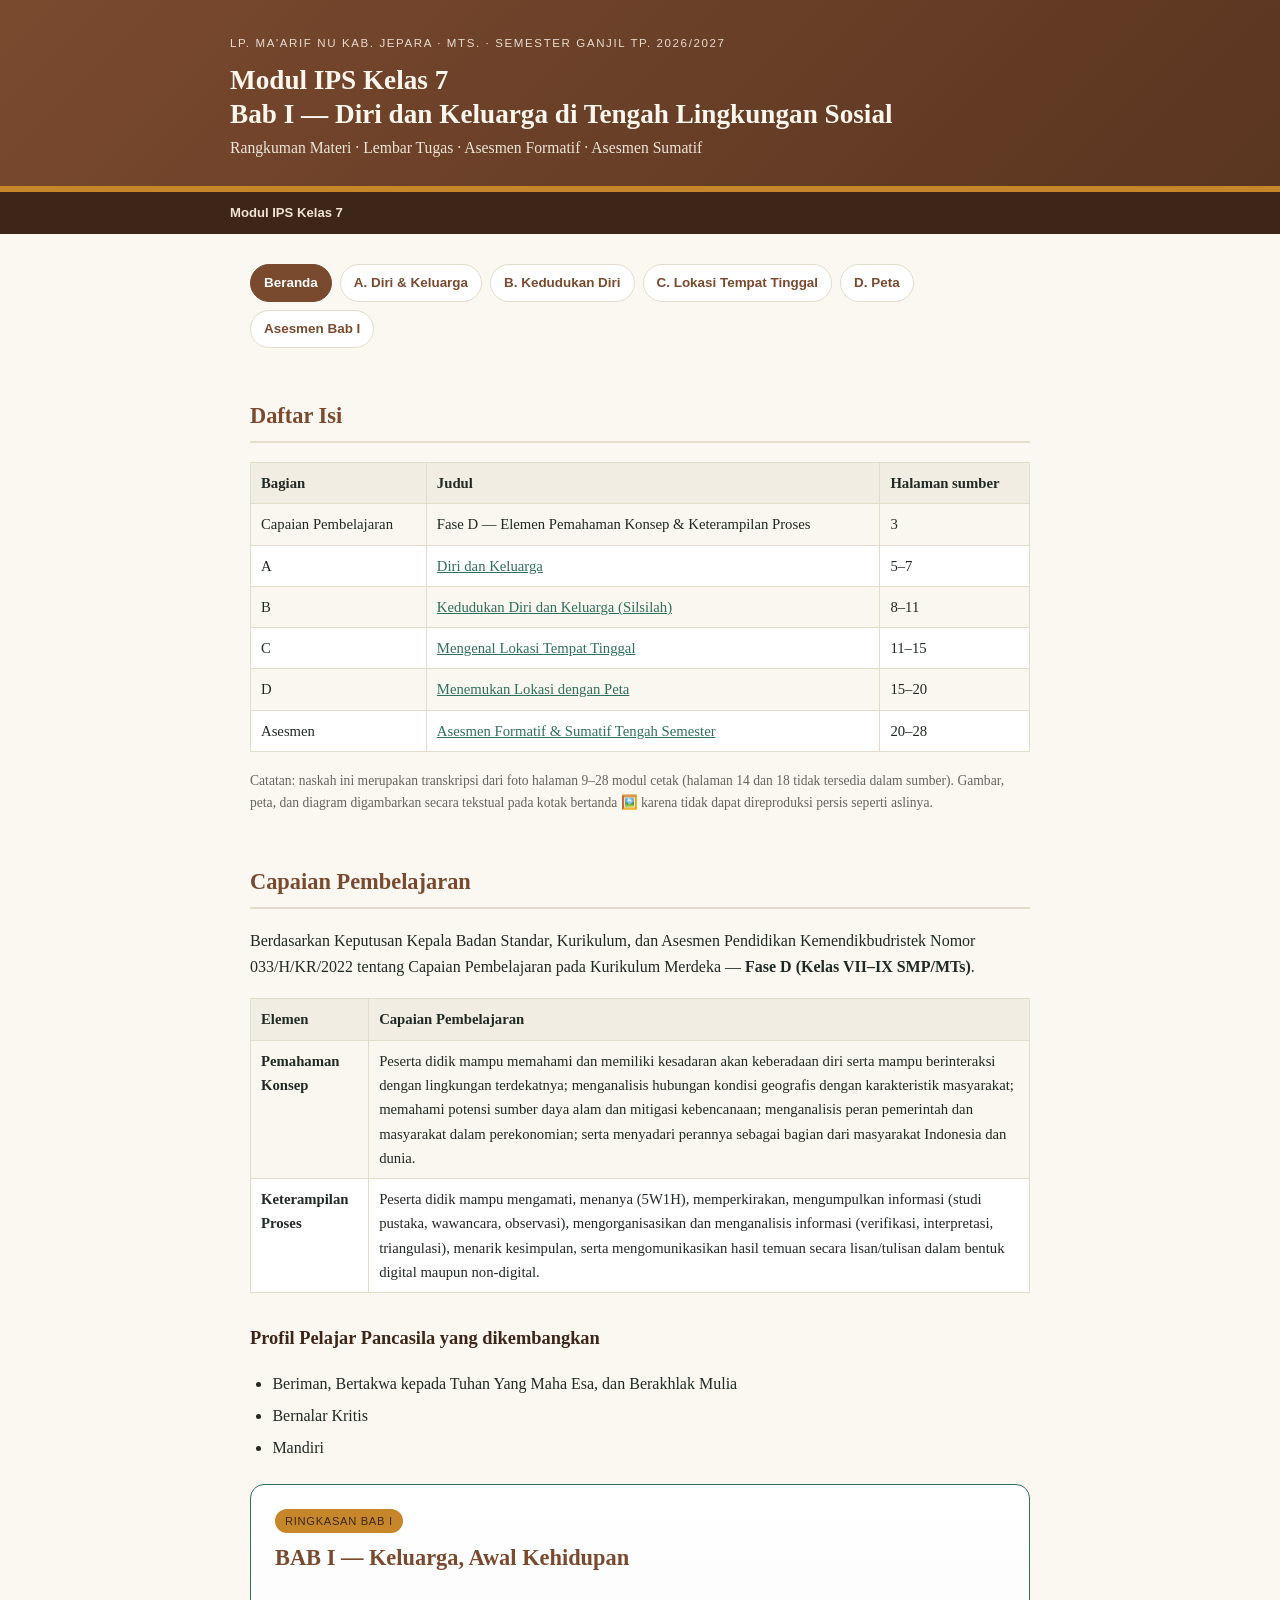
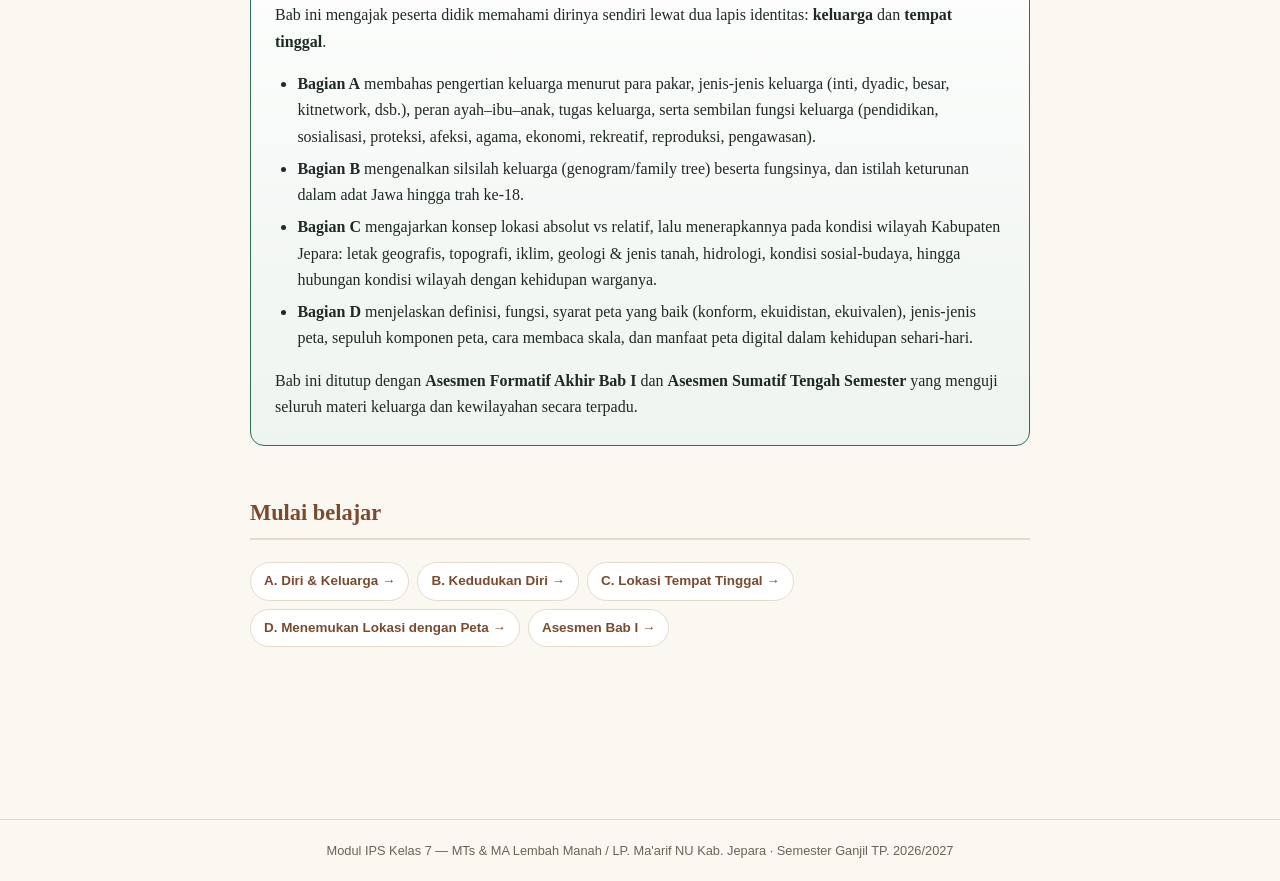
==== index.html @ 2c3bc31f "Add files via upload" ====
<!DOCTYPE html>
<html lang="id">
<head>
<meta charset="UTF-8">
<meta name="viewport" content="width=device-width, initial-scale=1.0">
<title>Modul IPS Kelas 7 — LP. Ma'arif NU Kab. Jepara</title>
<link rel="stylesheet" href="style.css">
</head>
<body>

<header class="site">
  <div class="wrap">
    <div class="eyebrow">LP. Ma'arif NU Kab. Jepara · MTs. · Semester Ganjil TP. 2026/2027</div>
    <h1>Modul IPS Kelas 7<br>Bab I — Diri dan Keluarga di Tengah Lingkungan Sosial</h1>
    <p class="sub">Rangkuman Materi · Lembar Tugas · Asesmen Formatif · Asesmen Sumatif</p>
  </div>
</header>

<nav class="crumbs"><div class="wrap"><strong>Modul IPS Kelas 7</strong></div></nav>

<div class="wrap">
<main>

  <div class="section-nav">
    <a href="index.html" class="current">Beranda</a>
    <a href="bagian-a.html">A. Diri &amp; Keluarga</a>
    <a href="bagian-b.html">B. Kedudukan Diri</a>
    <a href="bagian-c.html">C. Lokasi Tempat Tinggal</a>
    <a href="bagian-d.html">D. Peta</a>
    <a href="asesmen-bab1.html">Asesmen Bab I</a>
  </div>

  <h2>Daftar Isi</h2>
  <table>
    <tr><th>Bagian</th><th>Judul</th><th>Halaman sumber</th></tr>
    <tr><td>Capaian Pembelajaran</td><td>Fase D — Elemen Pemahaman Konsep &amp; Keterampilan Proses</td><td>3</td></tr>
    <tr><td>A</td><td><a href="bagian-a.html">Diri dan Keluarga</a></td><td>5–7</td></tr>
    <tr><td>B</td><td><a href="bagian-b.html">Kedudukan Diri dan Keluarga (Silsilah)</a></td><td>8–11</td></tr>
    <tr><td>C</td><td><a href="bagian-c.html">Mengenal Lokasi Tempat Tinggal</a></td><td>11–15</td></tr>
    <tr><td>D</td><td><a href="bagian-d.html">Menemukan Lokasi dengan Peta</a></td><td>15–20</td></tr>
    <tr><td>Asesmen</td><td><a href="asesmen-bab1.html">Asesmen Formatif &amp; Sumatif Tengah Semester</a></td><td>20–28</td></tr>
  </table>
  <p style="font-size:.85rem;color:var(--muted)">
    Catatan: naskah ini merupakan transkripsi dari foto halaman 9–28 modul cetak (halaman 14 dan 18 tidak tersedia dalam sumber).
    Gambar, peta, dan diagram digambarkan secara tekstual pada kotak bertanda 🖼️ karena tidak dapat direproduksi persis seperti aslinya.
  </p>

  <h2 id="capaian">Capaian Pembelajaran</h2>
  <p>Berdasarkan Keputusan Kepala Badan Standar, Kurikulum, dan Asesmen Pendidikan Kemendikbudristek Nomor 033/H/KR/2022 tentang Capaian Pembelajaran pada Kurikulum Merdeka — <strong>Fase D (Kelas VII–IX SMP/MTs)</strong>.</p>

  <table>
    <tr><th>Elemen</th><th>Capaian Pembelajaran</th></tr>
    <tr>
      <td><strong>Pemahaman Konsep</strong></td>
      <td>Peserta didik mampu memahami dan memiliki kesadaran akan keberadaan diri serta mampu berinteraksi dengan lingkungan terdekatnya; menganalisis hubungan kondisi geografis dengan karakteristik masyarakat; memahami potensi sumber daya alam dan mitigasi kebencanaan; menganalisis peran pemerintah dan masyarakat dalam perekonomian; serta menyadari perannya sebagai bagian dari masyarakat Indonesia dan dunia.</td>
    </tr>
    <tr>
      <td><strong>Keterampilan Proses</strong></td>
      <td>Peserta didik mampu mengamati, menanya (5W1H), memperkirakan, mengumpulkan informasi (studi pustaka, wawancara, observasi), mengorganisasikan dan menganalisis informasi (verifikasi, interpretasi, triangulasi), menarik kesimpulan, serta mengomunikasikan hasil temuan secara lisan/tulisan dalam bentuk digital maupun non-digital.</td>
    </tr>
  </table>

  <h3>Profil Pelajar Pancasila yang dikembangkan</h3>
  <ul>
    <li>Beriman, Bertakwa kepada Tuhan Yang Maha Esa, dan Berakhlak Mulia</li>
    <li>Bernalar Kritis</li>
    <li>Mandiri</li>
  </ul>

  <div class="chapter-summary" id="ringkasan-bab">
    <span class="badge">Ringkasan Bab I</span>
    <h2>BAB I — Keluarga, Awal Kehidupan</h2>
    <p>Bab ini mengajak peserta didik memahami dirinya sendiri lewat dua lapis identitas: <strong>keluarga</strong> dan <strong>tempat tinggal</strong>.</p>
    <ul>
      <li><strong>Bagian A</strong> membahas pengertian keluarga menurut para pakar, jenis-jenis keluarga (inti, dyadic, besar, kitnetwork, dsb.), peran ayah–ibu–anak, tugas keluarga, serta sembilan fungsi keluarga (pendidikan, sosialisasi, proteksi, afeksi, agama, ekonomi, rekreatif, reproduksi, pengawasan).</li>
      <li><strong>Bagian B</strong> mengenalkan silsilah keluarga (genogram/family tree) beserta fungsinya, dan istilah keturunan dalam adat Jawa hingga trah ke-18.</li>
      <li><strong>Bagian C</strong> mengajarkan konsep lokasi absolut vs relatif, lalu menerapkannya pada kondisi wilayah Kabupaten Jepara: letak geografis, topografi, iklim, geologi &amp; jenis tanah, hidrologi, kondisi sosial-budaya, hingga hubungan kondisi wilayah dengan kehidupan warganya.</li>
      <li><strong>Bagian D</strong> menjelaskan definisi, fungsi, syarat peta yang baik (konform, ekuidistan, ekuivalen), jenis-jenis peta, sepuluh komponen peta, cara membaca skala, dan manfaat peta digital dalam kehidupan sehari-hari.</li>
    </ul>
    <p>Bab ini ditutup dengan <strong>Asesmen Formatif Akhir Bab I</strong> dan <strong>Asesmen Sumatif Tengah Semester</strong> yang menguji seluruh materi keluarga dan kewilayahan secara terpadu.</p>
  </div>

  <h2>Mulai belajar</h2>
  <div class="section-nav" style="margin-bottom:2em">
    <a href="bagian-a.html">A. Diri &amp; Keluarga →</a>
    <a href="bagian-b.html">B. Kedudukan Diri →</a>
    <a href="bagian-c.html">C. Lokasi Tempat Tinggal →</a>
    <a href="bagian-d.html">D. Menemukan Lokasi dengan Peta →</a>
    <a href="asesmen-bab1.html">Asesmen Bab I →</a>
  </div>

</main>
</div>

<footer>Modul IPS Kelas 7 — MTs &amp; MA Lembah Manah / LP. Ma'arif NU Kab. Jepara · Semester Ganjil TP. 2026/2027</footer>
</body>
</html>
---- style.css ----
:root{
  --ink:#1f2a24;
  --paper:#fbf8f2;
  --card:#ffffff;
  --accent:#7a4a2f;      /* coklat tanah/ukir Jepara */
  --accent-2:#2f6f5e;    /* hijau sawah */
  --accent-3:#c8862b;    /* kuning kunyit */
  --line:#e4dccb;
  --muted:#6b6357;
  --summary-bg:#eef4ef;
  --summary-border:#2f6f5e;
  --quiz-bg:#fbeee0;
  --quiz-border:#c8862b;
}
*{box-sizing:border-box}
html{scroll-behavior:smooth}
body{
  margin:0;
  font-family:"Georgia","Iowan Old Style",serif;
  background:var(--paper);
  color:var(--ink);
  line-height:1.65;
}
.wrap{max-width:820px;margin:0 auto;padding:0 20px 80px}

/* ---------- Header / Nav ---------- */
header.site{
  background:linear-gradient(135deg,var(--accent) 0%,#5a3520 100%);
  color:#fdf6ec;
  padding:34px 20px 26px;
  border-bottom:6px solid var(--accent-3);
}
header.site .wrap{padding:0 0}
header.site .eyebrow{
  font-family:"Helvetica Neue",Arial,sans-serif;
  text-transform:uppercase;
  letter-spacing:.14em;
  font-size:.72rem;
  opacity:.85;
}
header.site h1{
  margin:.35em 0 .15em;
  font-size:1.7rem;
  line-height:1.25;
}
header.site p.sub{margin:0;opacity:.9;font-size:.98rem}

nav.crumbs{
  font-family:"Helvetica Neue",Arial,sans-serif;
  font-size:.82rem;
  background:#3d2517;
  color:#f1e3d2;
  padding:10px 20px;
}
nav.crumbs .wrap{display:flex;flex-wrap:wrap;gap:6px;align-items:center;padding:0}
nav.crumbs a{color:#f6d9ae;text-decoration:none}
nav.crumbs a:hover{text-decoration:underline}
nav.crumbs span.sep{opacity:.5}

.section-nav{
  display:flex;
  flex-wrap:wrap;
  gap:8px;
  margin:22px 0 6px;
  font-family:"Helvetica Neue",Arial,sans-serif;
}
.section-nav a{
  display:inline-block;
  padding:7px 13px;
  border-radius:999px;
  background:var(--card);
  border:1px solid var(--line);
  color:var(--accent);
  text-decoration:none;
  font-size:.84rem;
  font-weight:600;
}
.section-nav a.current{background:var(--accent);color:#fff;border-color:var(--accent)}
.section-nav a:hover{border-color:var(--accent)}

/* ---------- Typography ---------- */
main{padding-top:8px}
h2{
  font-size:1.4rem;
  color:var(--accent);
  border-bottom:2px solid var(--line);
  padding-bottom:.3em;
  margin-top:2.2em;
}
h3{font-size:1.15rem;color:#3d2517;margin-top:1.6em}
h4{font-size:1rem;color:var(--accent-2);margin-bottom:.4em}
p{margin:.75em 0}
ul,ol{padding-left:1.4em}
li{margin:.35em 0}
a{color:var(--accent-2)}

figure.img-note{
  margin:1.2em 0;
  padding:14px 16px;
  background:#f1ede2;
  border:1px dashed #b9ad8f;
  border-radius:8px;
  font-family:"Helvetica Neue",Arial,sans-serif;
  font-size:.86rem;
  color:var(--muted);
}
figure.img-note figcaption{margin-top:.3em;font-style:italic}
figure.img-note::before{content:"🖼️ Ilustrasi/gambar sumber cetak: ";font-weight:700;color:var(--accent)}

/* ---------- Summary card ---------- */
.summary{
  background:var(--summary-bg);
  border-left:5px solid var(--summary-border);
  border-radius:10px;
  padding:18px 20px 6px;
  margin:20px 0 34px;
}
.summary h2{
  margin-top:0;
  border-bottom:none;
  color:var(--summary-border);
  font-size:1.15rem;
  font-family:"Helvetica Neue",Arial,sans-serif;
  text-transform:uppercase;
  letter-spacing:.05em;
}
.summary ul{padding-left:1.2em}
.summary li{margin:.4em 0}

.chapter-summary{
  background:linear-gradient(180deg,#fff 0%,var(--summary-bg) 100%);
  border:1px solid var(--summary-border);
  border-radius:14px;
  padding:22px 24px 12px;
  margin:22px 0 36px;
}
.chapter-summary h2{border-bottom:none;margin-top:0}

/* ---------- Cards / tables ---------- */
table{
  width:100%;
  border-collapse:collapse;
  margin:1.2em 0;
  font-size:.92rem;
  background:var(--card);
}
caption{caption-side:top;text-align:left;font-weight:700;margin-bottom:.4em;color:var(--accent)}
th,td{border:1px solid var(--line);padding:8px 10px;text-align:left;vertical-align:top}
th{background:#f1ede2}
tbody tr:nth-child(even){background:#faf7f0}

.card{
  background:var(--card);
  border:1px solid var(--line);
  border-radius:10px;
  padding:16px 18px;
  margin:1em 0;
}

/* ---------- Quiz / Assesmen ---------- */
.quiz{
  background:var(--quiz-bg);
  border:1px solid var(--quiz-border);
  border-radius:10px;
  padding:14px 18px 8px;
  margin:1.2em 0;
}
.quiz p.qtext{font-weight:700;margin-bottom:.5em}
.quiz ol.opts{list-style:upper-alpha;padding-left:1.6em}
.quiz ol.opts li{margin:.25em 0}
.quiz-title{
  font-family:"Helvetica Neue",Arial,sans-serif;
  text-transform:uppercase;
  letter-spacing:.05em;
  font-size:.78rem;
  color:var(--accent-3);
  font-weight:700;
  margin:2em 0 .6em;
}
.blank-line{display:inline-block;border-bottom:1px solid #999;width:70%}

.essay li{margin:.9em 0}

/* ---------- Footer ---------- */
footer{
  margin-top:60px;
  padding:20px 0;
  border-top:1px solid var(--line);
  font-family:"Helvetica Neue",Arial,sans-serif;
  font-size:.8rem;
  color:var(--muted);
  text-align:center;
}

.pager{
  display:flex;
  justify-content:space-between;
  margin:44px 0 10px;
  font-family:"Helvetica Neue",Arial,sans-serif;
  gap:12px;
}
.pager a{
  flex:1;
  border:1px solid var(--line);
  background:var(--card);
  border-radius:10px;
  padding:12px 16px;
  text-decoration:none;
  color:var(--ink);
}
.pager a.next{text-align:right}
.pager a small{display:block;color:var(--muted);font-size:.72rem;text-transform:uppercase;letter-spacing:.06em}
.pager a strong{color:var(--accent)}

.badge{
  display:inline-block;
  font-family:"Helvetica Neue",Arial,sans-serif;
  font-size:.7rem;
  text-transform:uppercase;
  letter-spacing:.06em;
  background:var(--accent-3);
  color:#3a2a10;
  padding:3px 10px;
  border-radius:999px;
  margin-bottom:.6em;
}

@media (max-width:600px){
  header.site h1{font-size:1.35rem}
  .wrap{padding:0 14px 60px}
}
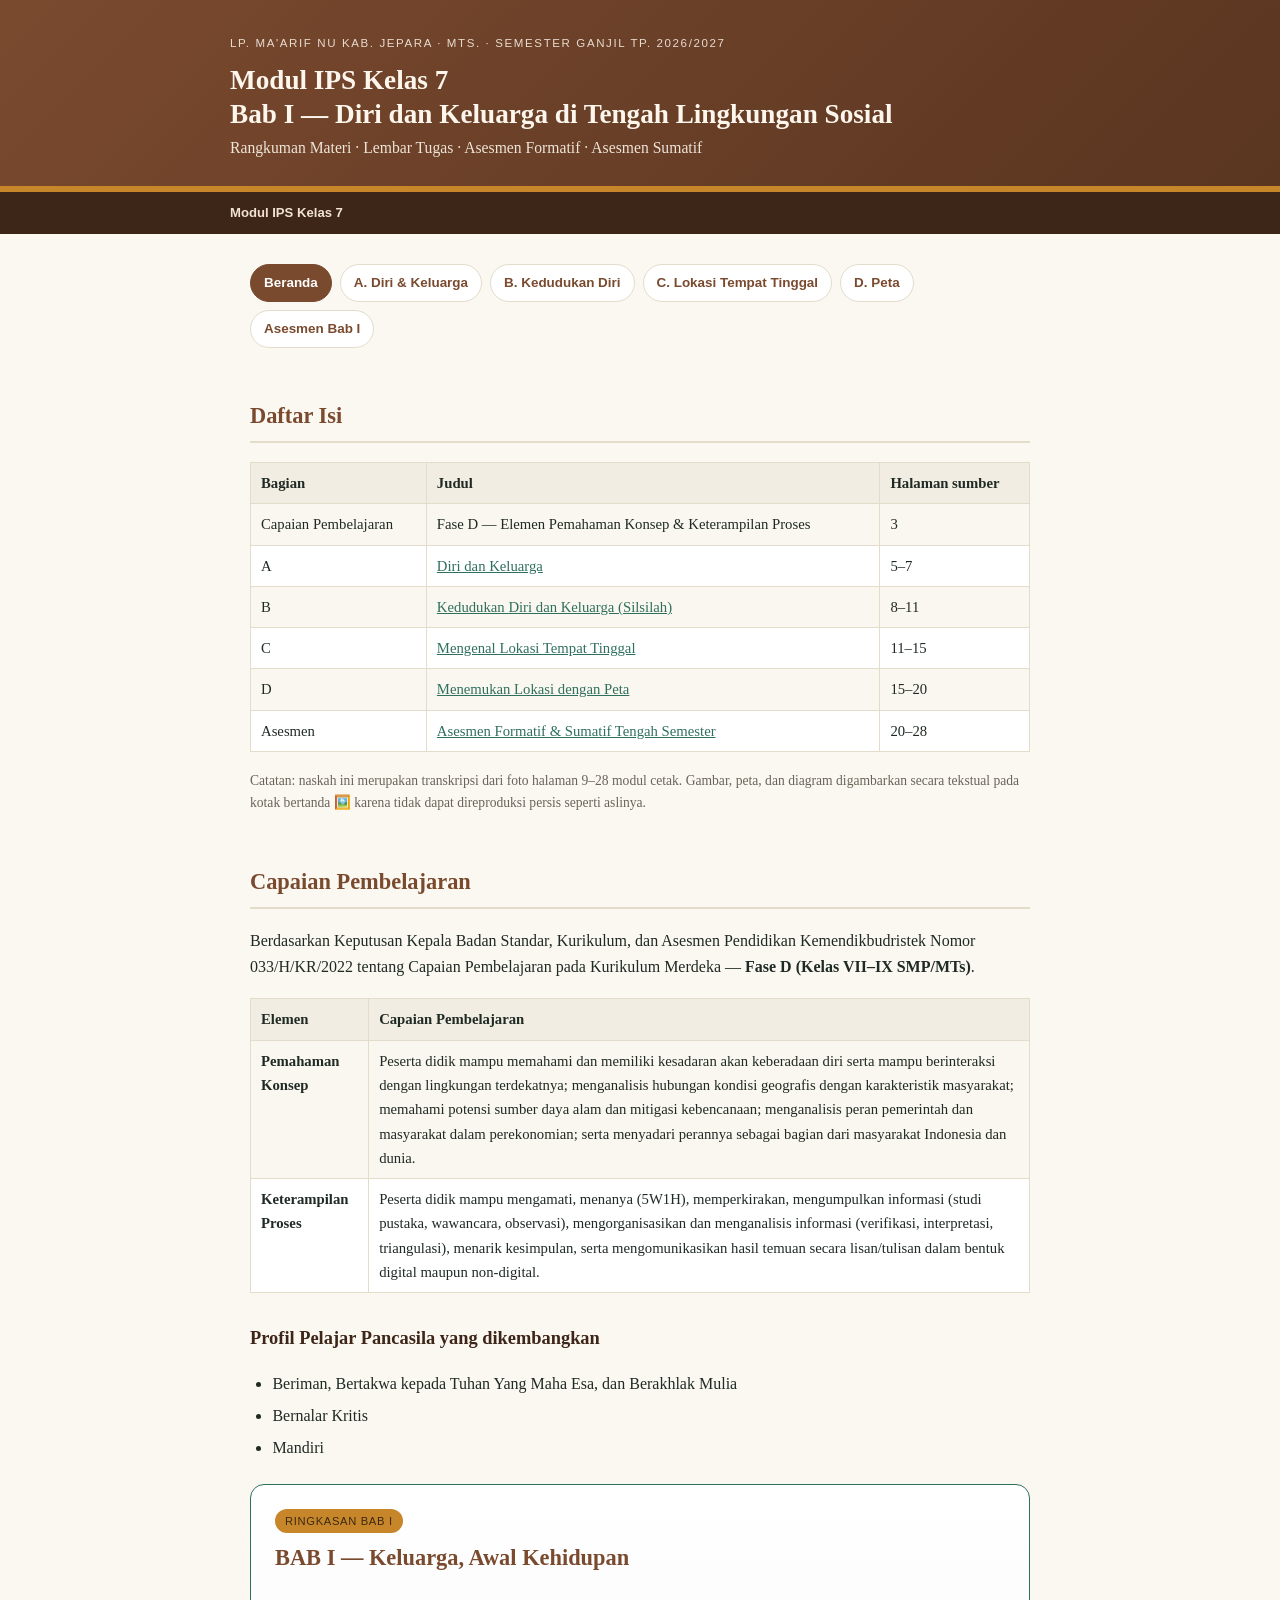
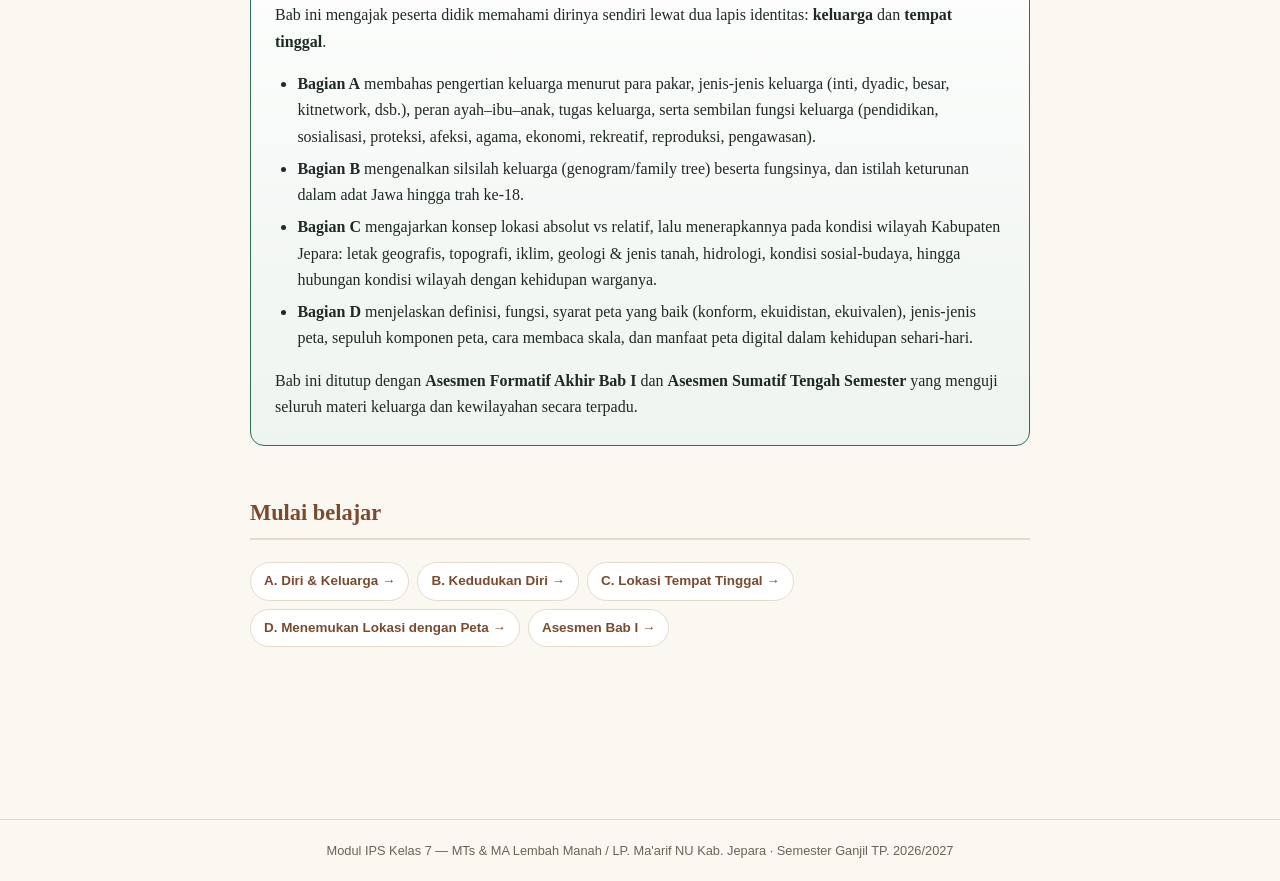
==== commit 15d73e82: "Update index.html" ====
--- a/index.html
+++ b/index.html
@@ -41,7 +41,7 @@
     <tr><td>Asesmen</td><td><a href="asesmen-bab1.html">Asesmen Formatif &amp; Sumatif Tengah Semester</a></td><td>20–28</td></tr>
   </table>
   <p style="font-size:.85rem;color:var(--muted)">
-    Catatan: naskah ini merupakan transkripsi dari foto halaman 9–28 modul cetak (halaman 14 dan 18 tidak tersedia dalam sumber).
+    Catatan: naskah ini merupakan transkripsi dari foto halaman 9–28 modul cetak.
     Gambar, peta, dan diagram digambarkan secara tekstual pada kotak bertanda 🖼️ karena tidak dapat direproduksi persis seperti aslinya.
   </p>
 
